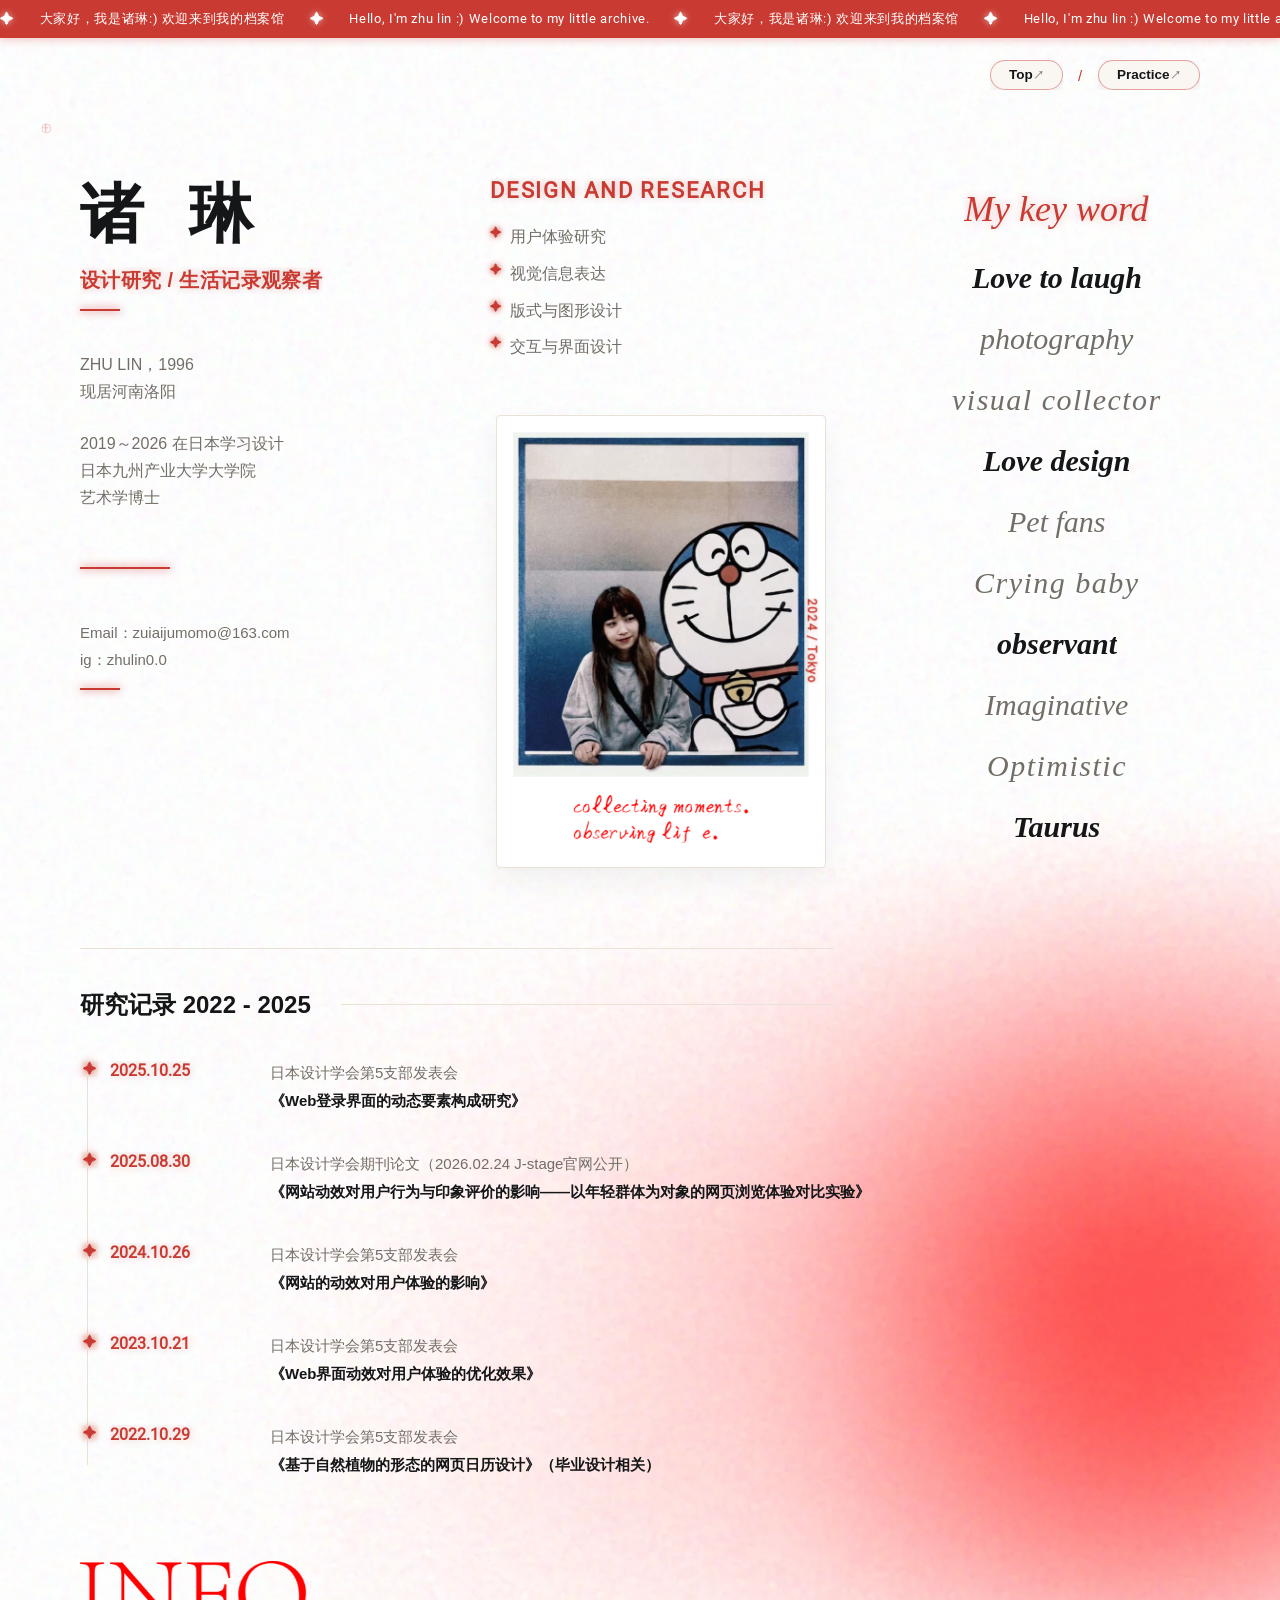
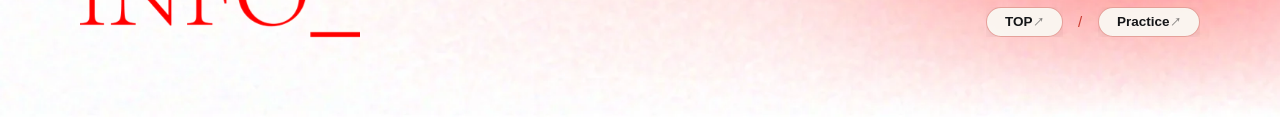
==== info.html @ a32eb19e "Add files via upload" ====
<!DOCTYPE html>
<html lang="zh-CN">

<head>
    <meta charset="UTF-8">
    <meta name="viewport" content="width=device-width, initial-scale=1.0">
    <title>Info - ZHU LIN</title>
    <link rel="icon" type="image/png" href="images/素材-13.png">
    <link rel="stylesheet" href="css/info_v6.css">
    <link rel="stylesheet" href="css/mobile_v1.css?v=8">
</head>

<body>
    <div class="info-page">
        <div class="info-marquee" aria-label="Hello, I'm zhu lin :) Welcome to my little archive.">
            <div class="info-marquee-track">
                <div class="info-marquee-group">
                    <span class="info-marquee-star">&#10022;</span><span class="info-marquee-item">大家好，我是诸琳:)
                        欢迎来到我的档案馆</span>
                    <span class="info-marquee-star">&#10022;</span><span class="info-marquee-item">Hello, I'm zhu lin :)
                        Welcome to my little archive.</span>
                    <span class="info-marquee-star">&#10022;</span><span class="info-marquee-item">大家好，我是诸琳:)
                        欢迎来到我的档案馆</span>
                    <span class="info-marquee-star">&#10022;</span><span class="info-marquee-item">Hello, I'm zhu lin :)
                        Welcome to my little archive.</span>
                </div>
                <div class="info-marquee-group" aria-hidden="true">
                    <span class="info-marquee-star">&#10022;</span><span class="info-marquee-item">大家好，我是诸琳:)
                        欢迎来到我的档案馆</span>
                    <span class="info-marquee-star">&#10022;</span><span class="info-marquee-item">Hello, I'm zhu lin :)
                        Welcome to my little archive.</span>
                    <span class="info-marquee-star">&#10022;</span><span class="info-marquee-item">大家好，我是诸琳:)
                        欢迎来到我的档案馆</span>
                    <span class="info-marquee-star">&#10022;</span><span class="info-marquee-item">Hello, I'm zhu lin :)
                        Welcome to my little archive.</span>
                </div>
            </div>
        </div>

        <nav class="info-nav info-nav-top" aria-label="Primary">
            <a class="reveal-line" style="--reveal-delay: 0.120s" href="index.html">Top</a>
            <span class="reveal-line" style="--reveal-delay: 0.195s">/</span>
            <a class="reveal-line" style="--reveal-delay: 0.270s" href="ux-design.html">Practice</a>
        </nav>

        <main class="info-canvas">
            <section class="identity-block" aria-labelledby="info-name">
                <div>
                    <h1 id="info-name"><span class="reveal-line" style="--reveal-delay: 0.345s">诸&nbsp;&nbsp;琳</span>
                    </h1>
                    <p class="identity-role"><span class="reveal-line" style="--reveal-delay: 0.420s">设计研究 /
                            生活记录观察者</span></p>
                    <span class="red-rule short"></span>
                </div>

                <div class="bio-list">
                    <p>
                        <span class="reveal-line" style="--reveal-delay: 0.495s">ZHU LIN，1996</span>
                        <span class="reveal-line" style="--reveal-delay: 0.570s">现居河南洛阳</span>
                    </p>
                    <p>
                        <span class="reveal-line" style="--reveal-delay: 0.645s">2019～2026 在日本学习设计</span>
                        <span class="reveal-line" style="--reveal-delay: 0.720s">日本九州产业大学大学院</span>
                        <span class="reveal-line" style="--reveal-delay: 0.795s">艺术学博士</span>
                    </p>
                </div>

                <span class="red-rule medium"></span>

                <address class="contact-list">
                    <a class="reveal-line" style="--reveal-delay: 0.870s"
                        href="mailto:zuiaijumomo@163.com">Email：zuiaijumomo@163.com</a>
                    <span class="reveal-line" style="--reveal-delay: 0.945s">ig：zhulin0.0</span>
                </address>

                <span class="red-rule short"></span>
            </section>

            <section class="research-scope" aria-labelledby="research-title">
                <h2 id="research-title"><span class="reveal-line" style="--reveal-delay: 1.020s">Design and
                        Research</span></h2>
                <ul>
                    <li><span class="reveal-line" style="--reveal-delay: 1.095s">用户体验研究</span></li>
                    <li><span class="reveal-line" style="--reveal-delay: 1.170s">视觉信息表达</span></li>
                    <li><span class="reveal-line" style="--reveal-delay: 1.245s">版式与图形设计</span></li>
                    <li><span class="reveal-line" style="--reveal-delay: 1.320s">交互与界面设计</span></li>
                </ul>

                <figure class="profile-photo">
                    <img class="reveal-visual" style="--reveal-delay: 1.395s" src="info/web/profile-doraemon.webp"
                        alt="Zhu Lin in Tokyo, 2024" width="618" height="720">
                    <figcaption class="photo-date"><span class="reveal-line" style="--reveal-delay: 1.395s">2024 /
                            Tokyo</span></figcaption>
                    <p class="photo-note reveal-visual" style="--reveal-delay: 1.470s">collecting moments.<br>observing
                        life.</p>
                </figure>
            </section>

            <aside class="keyword-block" aria-labelledby="keyword-title">
                <h2 id="keyword-title"><span class="reveal-line" style="--reveal-delay: 1.470s">My key word</span></h2>
                <ul>
                    <li><span class="reveal-line" style="--reveal-delay: 1.545s">Love to laugh</span></li>
                    <li><span class="reveal-line" style="--reveal-delay: 1.620s">photography</span></li>
                    <li><span class="reveal-line" style="--reveal-delay: 1.695s">visual collector</span></li>
                    <li><span class="reveal-line" style="--reveal-delay: 1.770s">Love design</span></li>
                    <li><span class="reveal-line" style="--reveal-delay: 1.845s">Pet fans</span></li>
                    <li><span class="reveal-line" style="--reveal-delay: 1.920s">Crying baby</span></li>
                    <li><span class="reveal-line" style="--reveal-delay: 1.995s">observant</span></li>
                    <li><span class="reveal-line" style="--reveal-delay: 2.070s">Imaginative</span></li>
                    <li><span class="reveal-line" style="--reveal-delay: 2.145s">Optimistic</span></li>
                    <li><span class="reveal-line" style="--reveal-delay: 2.220s">Taurus</span></li>
                </ul>
            </aside>

            <section class="record-block" aria-labelledby="record-title">
                <div class="record-heading">
                    <h2 id="record-title"><span class="reveal-line" style="--reveal-delay: 2.295s">研究记录 2022 -
                            2025</span></h2>
                    <span></span>
                </div>

                <ol class="timeline">
                    <li>
                        <time class="reveal-line" style="--reveal-delay: 2.370s" datetime="2025-10-25">2025.10.25</time>
                        <div>
                            <p><span class="reveal-line" style="--reveal-delay: 2.445s">日本设计学会第5支部发表会</span></p>
                            <p><span class="reveal-line" style="--reveal-delay: 2.520s">《Web登录界面的动态要素构成研究》</span></p>
                        </div>
                    </li>
                    <li>
                        <time class="reveal-line" style="--reveal-delay: 2.595s" datetime="2025-08-30">2025.08.30</time>
                        <div>
                            <p><span class="reveal-line" style="--reveal-delay: 2.670s">日本设计学会期刊论文（2026.02.24
                                    J-stage官网公开）</span></p>
                            <p><span class="reveal-line"
                                    style="--reveal-delay: 2.745s">《网站动效对用户行为与印象评价的影响——以年轻群体为对象的网页浏览体验对比实验》</span></p>
                        </div>
                    </li>
                    <li>
                        <time class="reveal-line" style="--reveal-delay: 2.820s" datetime="2024-10-26">2024.10.26</time>
                        <div>
                            <p><span class="reveal-line" style="--reveal-delay: 2.895s">日本设计学会第5支部发表会</span></p>
                            <p><span class="reveal-line" style="--reveal-delay: 2.970s">《网站的动效对用户体验的影响》</span></p>
                        </div>
                    </li>
                    <li>
                        <time class="reveal-line" style="--reveal-delay: 3.045s" datetime="2023-10-21">2023.10.21</time>
                        <div>
                            <p><span class="reveal-line" style="--reveal-delay: 3.120s">日本设计学会第5支部发表会</span></p>
                            <p><span class="reveal-line" style="--reveal-delay: 3.195s">《Web界面动效对用户体验的优化效果》</span></p>
                        </div>
                    </li>
                    <li>
                        <time class="reveal-line" style="--reveal-delay: 3.270s" datetime="2022-10-29">2022.10.29</time>
                        <div>
                            <p><span class="reveal-line" style="--reveal-delay: 3.345s">日本设计学会第5支部发表会</span></p>
                            <p><span class="reveal-line"
                                    style="--reveal-delay: 3.420s">《基于自然植物的形态的网页日历设计》（毕业设计相关）</span></p>
                        </div>
                    </li>
                </ol>
            </section>

            <div class="info-wordmark reveal-visual" style="--reveal-delay: 3.495s" aria-hidden="true">INFO_</div>

            <nav class="info-nav info-nav-bottom" aria-label="Secondary">
                <a class="reveal-line" style="--reveal-delay: 3.495s" href="index.html">TOP</a>
                <span class="reveal-line" style="--reveal-delay: 3.570s">/</span>
                <a class="reveal-line" style="--reveal-delay: 3.645s" href="ux-design.html">Practice</a>
            </nav>
        </main>
    </div>

    <!-- Back to top -->
    <div class="back-to-top" id="info-back-top" aria-label="Back to top">↑</div>
    <script>
        var backBtn = document.getElementById('info-back-top');
        window.addEventListener('scroll', function () {
            if (window.pageYOffset > 300) {
                backBtn.classList.add('visible');
            } else {
                backBtn.classList.remove('visible');
            }
        }, { passive: true });
        backBtn.addEventListener('click', function () {
            window.scrollTo({ top: 0, behavior: 'smooth' });
        });
    </script>
    <script src="js/mobile_v1.js?v=4"></script>
</body>

</html>
---- css/info_v6.css ----
@font-face {
    font-family: "Info Roboto";
    src: url("../info/Roboto-Regular.ttf") format("truetype");
    font-weight: 400;
    font-style: normal;
    font-display: swap;
}

@font-face {
    font-family: "Info Roboto";
    src: url("../info/Roboto-Italic.ttf") format("truetype");
    font-weight: 400;
    font-style: italic;
    font-display: swap;
}

@font-face {
    font-family: "Info Hiragino Sans GB";
    src: url("../fonts/Hiragino%20Sans%20GB.ttc") format("truetype");
    font-weight: 400;
    font-style: normal;
    font-display: swap;
}

:root {
    --bg-color: #faf7f2;
    --text-color: #151618;
    --text-muted: #726e67;
    --accent-color: #c93b32;
    --accent-glow: rgba(201, 59, 50, 0.3);
    --border-color: #e8e2d7;
    
    --sans-font: "Info Hiragino Sans GB", "PingFang SC", "Microsoft YaHei", sans-serif;
    --latin-font: "Info Roboto", Arial, sans-serif;
    --serif-font: Georgia, "Times New Roman", serif;
    --transition-smooth: all 0.4s cubic-bezier(0.25, 1, 0.5, 1);
}

* {
    box-sizing: border-box;
    padding: 0;
    margin: 0;
}

html, body {
    width: 100%;
    min-height: 100%;
    background-color: var(--bg-color);
    color: var(--text-color);
    font-family: var(--sans-font);
    overflow-x: hidden;
    -webkit-font-smoothing: antialiased;
}

body {
    position: relative;
    background-image: 
        linear-gradient(var(--border-color) 1px, transparent 1px),
        linear-gradient(90deg, var(--border-color) 1px, transparent 1px);
    background-size: 30px 30px;
}

/* Background glow */
body::before {
    content: '';
    position: fixed;
    top: -5%;
    right: -5%;
    width: 40vw;
    height: 40vw;
    background: radial-gradient(circle, rgba(201, 59, 50, 0.08) 0%, rgba(201, 59, 50, 0) 70%);
    filter: blur(80px);
    pointer-events: none;
    z-index: -1;
    animation: floatGlow 20s ease-in-out infinite alternate;
}

@keyframes floatGlow {
    0% { transform: translate(0, 0) scale(1); }
    100% { transform: translate(-5%, 5%) scale(1.1); }
}

img {
    display: block;
    max-width: 100%;
}

a {
    color: inherit;
    text-decoration: none;
}

.info-page {
    position: relative;
    min-height: 100vh;
    background: transparent url("../info/web/info-bg.webp") center bottom / cover no-repeat;
}

/* Marquee Bar */
.info-marquee {
    position: relative;
    z-index: 5;
    width: 100%;
    height: 38px;
    overflow: hidden;
    background: var(--accent-color);
    color: #fff;
    font-family: var(--latin-font);
    font-size: 13px;
    font-weight: 500;
    line-height: 38px;
    letter-spacing: 0.05em;
    white-space: nowrap;
    box-shadow: 0 2px 8px var(--accent-glow);
}

.info-marquee-track {
    display: flex;
    align-items: center;
    width: max-content;
    height: 100%;
    white-space: nowrap;
    animation: info-marquee 30s linear infinite;
}

.info-marquee-group {
    display: flex;
    align-items: center;
    flex: 0 0 auto;
}

.info-marquee-item {
    display: inline-block;
    flex: 0 0 auto;
    padding-right: 25px;
}

.info-marquee-star {
    display: inline-block;
    flex: 0 0 auto;
    padding-right: 25px;
    font-size: 14px;
    line-height: inherit;
    text-shadow: 0 0 6px rgba(255, 255, 255, 0.6);
}

@keyframes info-marquee {
    from { transform: translateX(0); }
    to { transform: translateX(-50%); }
}

/* Entry animations (Reveal Effects) */
.reveal-line {
    display: inline-block;
    opacity: 0;
    transform: translateY(20px);
    clip-path: inset(0 0 100% 0);
    animation: info-line-reveal 1.0s cubic-bezier(0.25, 1, 0.5, 1) forwards;
    animation-delay: var(--reveal-delay, 0.12s);
    will-change: opacity, transform, clip-path;
}

.reveal-visual {
    display: block;
    opacity: 0;
    transform: translateY(25px);
    clip-path: inset(0 0 100% 0);
    animation: info-line-reveal 1.0s cubic-bezier(0.25, 1, 0.5, 1) forwards;
    animation-delay: var(--reveal-delay, 0.12s);
    will-change: opacity, transform, clip-path;
}

.bio-list .reveal-line {
    display: block;
}

.timeline time.reveal-line {
    display: block;
}

@keyframes info-line-reveal {
    to {
        opacity: 1;
        transform: translateY(0);
        clip-path: inset(0 0 0 0);
    }
}

.info-nav {
    display: flex;
    align-items: center;
    gap: 16px;
    font-family: var(--sans-font);
}

.info-nav a {
    display: inline-block;
    padding: 6px 18px;
    font-size: 13.5px;
    font-weight: 700;
    border: 1px solid rgba(201, 59, 50, 0.45);
    border-radius: 20px;
    background: rgba(250, 247, 242, 0.95);
    backdrop-filter: blur(10px);
    -webkit-backdrop-filter: blur(10px);
    color: var(--text-color);
    box-shadow: 0 4px 12px rgba(26, 26, 28, 0.08);
    transition: var(--transition-smooth);
    text-decoration: none;
    position: relative;
}

.info-nav a::after {
    content: ' ↗';
    font-size: 11px;
    opacity: 0.5;
    transition: opacity 0.3s ease, transform 0.3s ease;
    display: inline-block;
}

.info-nav a:hover,
.info-nav a.active {
    background: var(--accent-color);
    color: #ffffff !important;
    border-color: var(--accent-color);
    transform: translateY(-3px);
    box-shadow: 0 8px 20px var(--accent-glow);
}

.info-nav a:hover::after,
.info-nav a.active::after {
    opacity: 1;
    transform: translate(2px, -2px);
}

.info-nav span.reveal-line {
    font-size: 15px;
    color: var(--accent-color);
    opacity: 0.55;
}

.info-nav-top {
    position: absolute;
    top: 60px;
    right: 80px;
    z-index: 10;
}

/* Main Canvas Responsive Grid */
.info-canvas {
    max-width: 1440px;
    margin: 0 auto;
    padding: 140px 80px 80px;
    display: grid;
    grid-template-columns: 1.15fr 1.2fr 1fr;
    grid-template-areas:
        "identity research keywords"
        "records records keywords"
        "wordmark . bottomnav";
    column-gap: 80px;
    row-gap: 80px;
    align-items: start;
    position: relative;
}

/* Section design markers */
.info-canvas::before {
    content: '⊕';
    position: absolute;
    top: 80px;
    left: 40px;
    color: var(--accent-color);
    opacity: 0.3;
    font-size: 16px;
}

/* Column 1: Identity block */
.identity-block {
    grid-area: identity;
    display: flex;
    flex-direction: column;
}

.identity-block h1 {
    font-size: 64px;
    font-weight: 700;
    line-height: 1.15;
    letter-spacing: 0.05em;
    color: var(--text-color);
    text-shadow: 0 0 1px rgba(0,0,0,0.05);
}

.identity-role {
    margin: 15px 0 0;
    font-size: 20px;
    font-weight: 700;
    color: var(--accent-color);
    letter-spacing: 0.02em;
    text-shadow: 0 0 10px var(--accent-glow);
}

.red-rule {
    display: block;
    height: 2px;
    margin-top: 15px;
    background: var(--accent-color);
    box-shadow: 0 0 8px var(--accent-color);
}

.red-rule.short {
    width: 40px;
}

.red-rule.medium {
    width: 90px;
    margin-top: 30px;
}

.bio-list {
    margin-top: 40px;
    font-size: 16px;
    line-height: 1.7;
    color: var(--text-muted);
}

.bio-list p {
    margin-bottom: 25px;
}

.bio-list p span {
    display: block;
}

.contact-list {
    margin-top: 50px;
    font-style: normal;
    font-size: 15px;
    line-height: 1.8;
}

.contact-list a,
.contact-list span {
    display: block;
    color: var(--text-muted);
}

.contact-list a {
    position: relative;
    display: inline-block;
    transition: color 0.3s ease;
}

.contact-list a:hover {
    color: var(--accent-color);
}

/* Column 2: Design and Research Scope */
.research-scope {
    grid-area: research;
    display: flex;
    flex-direction: column;
}

.research-scope h2 {
    font-family: var(--latin-font);
    font-size: 22px;
    color: var(--accent-color);
    font-weight: 600;
    text-transform: uppercase;
    letter-spacing: 0.08em;
    margin-bottom: 20px;
    text-shadow: 0 0 8px var(--accent-glow);
}

.research-scope ul {
    list-style: none;
    font-size: 16px;
    line-height: 1.8;
    color: var(--text-muted);
    margin-bottom: 45px;
}

.research-scope li {
    position: relative;
    padding-left: 20px;
    margin-bottom: 8px;
    transition: transform 0.3s ease;
}

.research-scope li:hover {
    transform: translateX(4px);
}

.research-scope li::before {
    content: "✦";
    position: absolute;
    left: 0;
    color: var(--accent-color);
    font-size: 12px;
    text-shadow: 0 0 6px var(--accent-color);
}

.profile-photo {
    align-self: center;
    background: #ffffff;
    padding: 16px 16px 24px 16px;
    border-radius: 4px;
    box-shadow: 
        0 12px 30px rgba(0, 0, 0, 0.05),
        0 2px 10px rgba(0, 0, 0, 0.02);
    border: 1px solid var(--border-color);
    opacity: 0;
    transform: translateY(40px) rotate(0deg) scale(0.92);
    animation: profilePhotoSpring 1.4s cubic-bezier(0.34, 1.56, 0.64, 1) forwards;
    animation-delay: 1.1s;
    will-change: opacity, transform;
    
    transition: var(--transition-smooth);
    width: 100%;
    max-width: 330px;
    position: relative;
}

@keyframes profilePhotoSpring {
    to {
        opacity: 1;
        transform: translateY(0) rotate(0deg) scale(1);
    }
}

.profile-photo:hover {
    transform: rotate(0deg) scale(1.03);
    box-shadow: 
        0 15px 35px rgba(201, 59, 50, 0.12),
        0 0 15px var(--accent-glow);
    border-color: rgba(201, 59, 50, 0.25);
}

.profile-photo img {
    width: 100%;
    height: auto;
    object-fit: cover;
    filter: sepia(5%) contrast(98%);
    border: 1px solid rgba(0,0,0,0.04);
}

.photo-date {
    position: absolute;
    top: 50%;
    right: -29px;
    transform: translateY(-50%) rotate(90deg);
    transform-origin: center;
    color: var(--accent-color);
    font-family: var(--latin-font);
    font-size: 12px;
    font-weight: 600;
    letter-spacing: 0.1em;
    white-space: nowrap;
    text-shadow: 0 0 8px var(--accent-glow);
}

.photo-note {
    width: 100%;
    height: 48px;
    margin-top: 18px;
    background: url("../info/-info-04.png") center center / contain no-repeat;
    color: transparent;
    font-size: 0;
    overflow: hidden;
}

/* Background glow */
.keyword-block {
    grid-area: keywords;
    width: 100%;
    padding-top: 10px;
    display: flex;
    flex-direction: column;
    align-items: center;
}

.keyword-block h2 {
    font-family: var(--serif-font);
    font-size: 36px;
    font-style: italic;
    color: var(--accent-color);
    font-weight: 500;
    margin-bottom: 30px;
    text-align: center;
    text-shadow: 0 0 10px var(--accent-glow);
}

.keyword-block ul {
    list-style: none;
    display: flex;
    flex-direction: column;
    align-items: center;
    width: 100%;
}

.keyword-block li {
    font-family: var(--serif-font);
    font-size: 30px;
    font-style: italic;
    line-height: 1.2;
    color: var(--text-muted);
    margin-bottom: 25px;
    text-align: center;
    cursor: pointer;
    transition: var(--transition-smooth);
}

.keyword-block li:nth-child(3n) {
    font-weight: 300;
    letter-spacing: 0.05em;
}
.keyword-block li:nth-child(3n+1) {
    font-weight: 700;
    color: var(--text-color);
}
.keyword-block li:nth-child(3n+2) {
    font-weight: 400;
}

.keyword-block li:hover {
    color: var(--accent-color);
    transform: scale(1.08) rotate(1.5deg);
    text-shadow: 0 0 12px var(--accent-glow);
}

/* Timeline: 研究记录 */
.record-block {
    grid-area: records;
    width: 100%;
    border-top: 1px solid var(--border-color);
    padding-top: 40px;
}

.record-heading {
    display: flex;
    align-items: center;
    gap: 30px;
    margin-bottom: 40px;
}

.record-heading h2 {
    font-size: 24px;
    font-weight: 700;
    color: var(--text-color);
}

.record-heading > span {
    flex: 1;
    height: 1px;
    background: var(--border-color);
}

.timeline {
    position: relative;
    padding-left: 30px;
    list-style: none;
}

.timeline::before {
    content: "";
    position: absolute;
    top: 8px;
    left: 7px;
    width: 1px;
    height: calc(100% - 24px);
    background: var(--border-color);
    transform-origin: top;
    transform: scaleY(0);
    animation: timelineLineGrow 2s cubic-bezier(0.25, 1, 0.5, 1) forwards;
    animation-delay: 1.5s;
}

@keyframes timelineLineGrow {
    to { transform: scaleY(1); }
}

.timeline li {
    position: relative;
    display: grid;
    grid-template-columns: 140px 1fr;
    gap: 20px;
    margin-bottom: 35px;
}

.timeline li:last-child {
    margin-bottom: 0;
}

/* Background glow */
.timeline li::before {
    content: "✦";
    position: absolute;
    left: -28px;
    top: 0;
    width: 16px;
    height: 16px;
    color: var(--accent-color);
    text-shadow: 0 0 8px var(--accent-color);
    font-size: 14px;
    line-height: 1;
    display: flex;
    align-items: center;
    justify-content: center;
    background-color: var(--bg-color);
    z-index: 2;
    transition: transform 0.3s ease, text-shadow 0.3s ease;
}

.timeline li:hover::before {
    transform: scale(1.3) rotate(45deg);
    text-shadow: 0 0 15px var(--accent-color);
}

.timeline time {
    color: var(--accent-color);
    font-family: var(--latin-font);
    font-size: 16px;
    font-weight: 600;
    white-space: nowrap;
    text-shadow: 0 0 8px var(--accent-glow);
}

.timeline p {
    font-size: 15px;
    line-height: 1.6;
    color: var(--text-muted);
    margin-bottom: 4px;
     white-space: nowrap;
}

.timeline p:last-child {
    font-weight: 600;
    color: var(--text-color);
}

/* Wordmark & Bottom Nav */
.info-wordmark {
    grid-area: wordmark;
    width: 280px;
    aspect-ratio: 1528 / 415;
    background: url("../info/-info-09.png") left bottom / contain no-repeat;
    color: transparent;
    font-size: 0;
    overflow: hidden;
    opacity: 0.45;
}

.info-nav-bottom {
    grid-area: bottomnav;
    justify-self: end;
    align-self: end;
    font-size: 28px;
}

/* Responsive styles (Tablets & Smaller Screen) */
@media (max-width: 1100px) {
    .info-canvas {
        grid-template-columns: 1fr 1fr;
        grid-template-areas:
            "identity research"
            "keywords keywords"
            "records records"
            "wordmark bottomnav";
        column-gap: 50px;
        row-gap: 60px;
        padding: 100px 40px 60px;
    }
    
    .keyword-block {
        align-items: flex-start;
    }
    
    .keyword-block h2 {
        text-align: left;
        margin-bottom: 20px;
    }
    
    .keyword-block ul {
        display: grid;
        grid-template-columns: repeat(2, 1fr);
        column-gap: 30px;
        row-gap: 15px;
        align-items: start;
    }
    
    .keyword-block li {
        text-align: left;
        font-size: 26px;
        margin-bottom: 10px;
    }
    
    .info-nav-top {
        top: 40px;
        right: 40px;
    }
}

/* Mobile Specific styles */
@media (max-width: 768px) {
    .info-marquee {
        height: 32px;
        font-size: 12px;
        line-height: 32px;
    }
    
    .info-nav-top {
        position: static;
        margin: 30px 20px 0;
        justify-content: flex-end;
        font-size: 22px;
    }
    
    .info-canvas {
        display: flex;
        flex-direction: column;
        gap: 50px;
        padding: 30px 20px 50px;
    }
    
    .identity-block h1 {
        font-size: 48px;
    }
    
    .identity-role {
        font-size: 18px;
    }
    
    .bio-list {
        margin-top: 30px;
        font-size: 15px;
    }
    
    .bio-list p {
        margin-bottom: 18px;
    }
    
    .contact-list {
        margin-top: 35px;
    }
    
    .research-scope {
        margin-top: 10px;
    }
    
    .research-scope ul {
        margin-bottom: 30px;
    }
    
    .profile-photo {
        align-self: center;
        max-width: 100%;
        width: 290px;
    }
    
    .keyword-block {
        align-items: center;
    }
    
    .keyword-block h2 {
        text-align: center;
        font-size: 30px;
    }
    
    .keyword-block ul {
        display: flex;
        flex-direction: column;
        align-items: center;
        gap: 12px;
    }
    
    .keyword-block li {
        text-align: center;
        font-size: 24px;
        margin-bottom: 0;
    }
    
    .timeline {
        padding-left: 20px;
    }
    
    .timeline li {
        grid-template-columns: 1fr;
        gap: 8px;
        margin-bottom: 30px;
    }
    
    .timeline time {
        font-size: 15px;
    }
    
    .info-wordmark {
        width: 200px;
        margin-top: 20px;
    }
    
    .info-nav-bottom {
        align-self: flex-end;
        font-size: 22px;
        margin-top: 10px;
    }
}

/* Back to Top Button */
.back-to-top {
    position: fixed;
    bottom: 40px;
    right: 40px;
    width: 50px;
    height: 50px;
    border-radius: 50%;
    background: rgba(250, 247, 242, 0.85);
    backdrop-filter: blur(10px);
    -webkit-backdrop-filter: blur(10px);
    border: 1px solid rgba(201, 59, 50, 0.3);
    color: var(--accent-color);
    font-size: 24px;
    line-height: 50px;
    text-align: center;
    cursor: pointer;
    box-shadow: 0 4px 15px rgba(0, 0, 0, 0.1);
    opacity: 0;
    visibility: hidden;
    transform: translateY(20px);
    transition: all 0.4s cubic-bezier(0.25, 1, 0.5, 1);
    z-index: 1000;
}

.back-to-top.visible {
    opacity: 1;
    visibility: visible;
    transform: translateY(0);
}

.back-to-top:hover {
    background: var(--accent-color);
    color: #fff;
    box-shadow: 0 8px 25px var(--accent-glow);
    transform: translateY(-5px);
}
---- css/mobile_v1.css ----
@media (max-width: 900px) {
    :root {
        --mobile-page-pad: clamp(16px, 5vw, 34px);
        --mobile-section-gap: clamp(24px, 7vw, 48px);
        --mobile-radius: 8px;
    }

    html,
    body {
        width: 100%;
        min-height: 100%;
        overflow-x: hidden !important;
        background-size: 22px 22px;
    }

    body.mobile-layout {
        text-size-adjust: 100%;
        -webkit-text-size-adjust: 100%;
    }

    .marquee-bar-home,
    .marquee-bar,
    .info-marquee {
        height: 32px !important;
        line-height: 32px !important;
        font-size: 12px !important;
    }

    .marquee-item,
    .info-marquee-item {
        padding-right: 20px !important;
    }

    .marquee-star,
    .info-marquee-star {
        padding-right: 20px !important;
    }

    .pc,
    .pcf {
        display: none !important;
    }

    .iphone {
        display: block !important;
    }

    .iphonef {
        display: flex !important;
    }

    .scroll-reveal {
        opacity: 1 !important;
        transform: none !important;
    }

    /* Home page: independent mobile composition */
    .root {
        width: 100% !important;
        min-height: 100svh !important;
        height: auto !important;
        overflow: visible !important;
        display: flex;
        flex-direction: column;
    }

    .root::before,
    .root::after,
    .main-content::before,
    .main-content::after {
        display: none !important;
    }

    .main-content {
        width: 100% !important;
        max-width: 760px;
        margin: 0 auto;
        display: flex !important;
        flex-direction: column;
        gap: 14px !important;
        padding: 14px var(--mobile-page-pad) 0 !important;
        align-items: stretch !important;
    }

    .left-section {
        width: 100% !important;
        height: auto !important;
        min-height: 0 !important;
        display: block !important;
    }

    .background-images {
        width: 100% !important;
        height: auto !important;
        min-height: 0 !important;
        aspect-ratio: 4 / 5;
        border-radius: var(--mobile-radius);
        overflow: hidden;
        box-shadow: 0 12px 28px rgba(21, 22, 24, 0.08);
    }

    .background-images::before {
        inset: 8px !important;
        border-radius: 5px !important;
    }

    .photo-bg {
        width: 100% !important;
        height: 100% !important;
        object-fit: cover !important;
        object-position: center top;
    }

    .photo-logo {
        top: 14px !important;
        left: 14px !important;
        right: 14px;
        gap: 10px !important;
    }

    .left-section .signature-overlay,
    .signature-overlay {
        width: min(68vw, 310px) !important;
        max-width: 100%;
    }

    .navgation {
        margin: 0 !important;
    }

    .navgation::before {
        font-size: 8px !important;
        margin-bottom: 6px !important;
        letter-spacing: 0.12em !important;
    }

    .navgation ul {
        gap: 8px !important;
        flex-wrap: wrap;
    }

    .nav-icon {
        width: 18px !important;
        height: 18px !important;
        margin-right: 2px !important;
    }

    .navgation ul li a,
    .info-nav a,
    .nav-right ul li a,
    .main-footer ul li a {
        min-height: 32px;
        display: inline-flex !important;
        align-items: center;
        justify-content: center;
        padding: 7px 13px !important;
        border-radius: 18px !important;
        font-size: 12.5px !important;
        line-height: 1 !important;
        white-space: nowrap;
    }

    .right-section {
        width: 100% !important;
        height: auto !important;
        display: grid !important;
        grid-template-columns: minmax(0, 1fr) clamp(34px, 10.5vw, 44px);
        grid-template-areas:
            "copy mark"
            "copy geo";
        gap: 10px 10px !important;
        border: 0 !important;
        padding: 12px 0 0 !important;
        align-items: start;
        position: relative;
    }

    .right-section::before {
        content: '';
        position: absolute;
        top: 0;
        left: 0;
        right: 0;
        height: 1px;
        background: linear-gradient(90deg, var(--accent-color), rgba(201, 59, 50, 0.22) 28%, transparent);
        opacity: 0.82;
    }

    .right-section .text.iphone {
        grid-area: copy;
    }

    .text {
        width: 100% !important;
        max-width: none !important;
        padding: 24px 8px 12px !important;
        margin: 0 !important;
        background-color: transparent !important;
        border: 0 !important;
        border-radius: 0 !important;
        box-shadow: none !important;
        background-size: 10px 1px, 1px 10px !important;
    }

    .text::after {
        top: 12px !important;
        left: 8px !important;
        font-size: 8px !important;
        letter-spacing: 0.1em !important;
        font-weight: 700;
        opacity: 0.92;
    }

    .text p {
        font-size: 12px !important;
        line-height: 1.78 !important;
        margin-bottom: 5px !important;
        font-weight: 500 !important;
        letter-spacing: 0 !important;
        color: rgba(21, 22, 24, 0.92) !important;
        text-shadow: 0 0 0 rgba(21, 22, 24, 0);
    }

    .text p:first-of-type {
        margin-top: 9px !important;
    }

    .portfolio-img {
        grid-area: mark;
        width: auto !important;
        height: clamp(158px, 42vw, 210px) !important;
        max-height: none !important;
        justify-self: center !important;
        align-self: start !important;
        opacity: 0.86 !important;
        transform: none !important;
        object-fit: contain !important;
        filter: drop-shadow(0 6px 14px rgba(21, 22, 24, 0.08));
    }

    body.mobile-layout.home-portfolio-waiting .portfolio-img {
        opacity: 0 !important;
        transform: translateY(-180px) rotate(-4deg) scale(0.96) !important;
        animation: none !important;
    }

    body.mobile-layout.home-portfolio-drop .portfolio-img {
        animation: portfolioDropIn 1.15s cubic-bezier(0.19, 1, 0.22, 1) both !important;
    }

    @keyframes portfolioDropIn {
        0% {
            opacity: 0;
            transform: translateY(-190px) rotate(-5deg) scale(0.94);
            filter: blur(2px) drop-shadow(0 0 0 rgba(21, 22, 24, 0));
        }
        58% {
            opacity: 0.92;
            transform: translateY(12px) rotate(1.5deg) scale(1.02);
            filter: blur(0) drop-shadow(0 12px 18px rgba(21, 22, 24, 0.13));
        }
        74% {
            transform: translateY(-7px) rotate(-0.8deg) scale(0.995);
        }
        88% {
            transform: translateY(3px) rotate(0.35deg) scale(1);
        }
        100% {
            opacity: 0.86;
            transform: translateY(0) rotate(0deg) scale(1);
            filter: blur(0) drop-shadow(0 6px 14px rgba(21, 22, 24, 0.08));
        }
    }

    .geo-icon {
        grid-area: geo;
        width: auto !important;
        height: 30px !important;
        margin: 0 !important;
        justify-self: center !important;
        align-self: start !important;
        opacity: 0.34 !important;
    }

    .iphonef.main-footer {
        width: 100% !important;
        height: auto !important;
        min-height: 58px;
        margin-top: 12px;
        padding: 10px var(--mobile-page-pad) 12px !important;
        justify-content: space-between !important;
        gap: 14px;
    }

    .iphonef.main-footer .footer-left,
    .iphonef.main-footer .footer-right {
        display: flex;
        align-items: center;
        gap: 8px;
    }

    .iphonef.main-footer .footer-right {
        flex-wrap: wrap;
        justify-content: flex-end;
        font-size: 13px !important;
    }

    .footer-text {
        font-size: 11.5px !important;
        letter-spacing: 0.12em !important;
        font-weight: 700 !important;
        opacity: 1 !important;
    }

    .footer-logo {
        height: 13px !important;
    }

    .iphonef.main-footer .footer-right a {
        color: var(--text-color) !important;
    }

    .iphonef.main-footer .footer-right a.active {
        color: var(--accent-color) !important;
        text-decoration-thickness: 1px !important;
        text-underline-offset: 3px !important;
    }

    /* Info page: mobile biography flow */
    .info-page {
        min-height: 100svh;
        background-position: center bottom;
        background-size: cover;
    }

    .info-nav-top {
        position: static !important;
        margin: 18px var(--mobile-page-pad) 0 !important;
        justify-content: flex-end;
        gap: 8px !important;
    }

    .info-canvas {
        max-width: 760px;
        display: flex !important;
        flex-direction: column;
        gap: var(--mobile-section-gap) !important;
        padding: 26px var(--mobile-page-pad) 64px !important;
    }

    .info-canvas::before {
        display: none !important;
    }

    .identity-block,
    .research-scope,
    .keyword-block,
    .record-block {
        width: 100%;
    }

    .identity-block h1 {
        font-size: clamp(46px, 13vw, 76px) !important;
        line-height: 1.05 !important;
        letter-spacing: 0.04em !important;
    }

    .identity-role {
        margin-top: 12px !important;
        font-size: clamp(16px, 4.3vw, 21px) !important;
        line-height: 1.45 !important;
    }

    .bio-list {
        margin-top: 26px !important;
        font-size: 14.5px !important;
        line-height: 1.75 !important;
        color: rgba(21, 22, 24, 0.68) !important;
    }

    .bio-list p {
        margin-bottom: 18px !important;
    }

    .contact-list {
        margin-top: 28px !important;
        font-size: 14px !important;
        line-height: 1.8 !important;
        overflow-wrap: anywhere;
        color: rgba(21, 22, 24, 0.7) !important;
    }

    .research-scope {
        border-top: 1px solid var(--border-color);
        padding-top: 24px;
    }

    .research-scope h2,
    .record-heading h2 {
        font-size: 18px !important;
        line-height: 1.25 !important;
    }

    .research-scope ul {
        display: grid;
        grid-template-columns: repeat(2, minmax(0, 1fr));
        gap: 8px 14px;
        margin-bottom: 28px !important;
        font-size: 14px !important;
        line-height: 1.55 !important;
        color: rgba(21, 22, 24, 0.68) !important;
    }

    .research-scope li {
        margin: 0 !important;
        padding-left: 18px !important;
    }

    .profile-photo {
        width: min(100%, 330px) !important;
        max-width: 330px !important;
        padding: 10px 10px 18px !important;
        border-radius: var(--mobile-radius) !important;
        transform: none !important;
        animation: none !important;
        opacity: 1 !important;
    }

    .photo-date {
        right: -29px !important;
        font-size: 10px !important;
    }

    .photo-note {
        height: 36px !important;
        margin-top: 12px !important;
    }

    .keyword-block {
        align-items: flex-start !important;
        border-top: 1px solid var(--border-color);
        padding-top: 24px !important;
    }

    .keyword-block h2 {
        width: 100%;
        text-align: left !important;
        font-size: 28px !important;
        margin-bottom: 16px !important;
    }

    .keyword-block ul {
        width: 100%;
        display: flex !important;
        flex-flow: row wrap !important;
        align-items: flex-start !important;
        gap: 9px !important;
    }

    .keyword-block li {
        margin: 0 !important;
        padding: 7px 12px;
        border: 1px solid rgba(201, 59, 50, 0.22);
        border-radius: 999px;
        background: rgba(250, 247, 242, 0.74);
        color: var(--text-muted) !important;
        font-family: var(--sans-font) !important;
        font-size: 13px !important;
        font-style: normal !important;
        font-weight: 700 !important;
        line-height: 1.15 !important;
        text-align: left !important;
        letter-spacing: 0 !important;
    }

    .record-block {
        padding-top: 24px !important;
    }

    .record-heading {
        gap: 16px !important;
        margin-bottom: 26px !important;
    }

    .timeline {
        padding-left: 18px !important;
    }

    .timeline li {
        display: block !important;
        margin-bottom: 24px !important;
    }

    .timeline li::before {
        left: -25px !important;
        top: 3px !important;
    }

    .timeline time {
        display: block !important;
        margin-bottom: 7px;
        font-size: 13px !important;
    }

    .timeline p {
        white-space: normal !important;
        font-size: 13.5px !important;
        line-height: 1.65 !important;
        overflow-wrap: anywhere;
        color: rgba(21, 22, 24, 0.66) !important;
    }

    .timeline p:last-child {
        color: rgba(21, 22, 24, 0.9) !important;
        font-weight: 700 !important;
    }

    .info-wordmark {
        width: min(64vw, 240px) !important;
        margin-top: 0 !important;
    }

    .info-nav-bottom {
        align-self: flex-start !important;
        gap: 8px !important;
        margin-top: -12px !important;
    }

    .back-to-top {
        right: 16px !important;
        bottom: 16px !important;
        width: 42px !important;
        height: 42px !important;
        line-height: 42px !important;
        font-size: 20px !important;
    }

    /* Practice page: mobile portfolio flow */
    .practice-page .site-header {
        position: sticky !important;
    }

    .practice-page .nav {
        padding: 12px var(--mobile-page-pad) 14px !important;
        align-items: flex-start !important;
    }

    .practice-page .nav-left {
        width: 100%;
        display: grid !important;
        grid-template-columns: minmax(0, 1fr) auto;
        grid-template-areas:
            "brand links"
            "tabs tabs";
        align-items: flex-start !important;
        gap: 12px !important;
    }

    .practice-page .logo-text {
        grid-area: brand;
        font-size: clamp(26px, 8vw, 42px) !important;
        letter-spacing: 0 !important;
    }

    .practice-mobile-links {
        grid-area: links;
        display: flex !important;
        align-items: center;
        justify-content: flex-end;
        gap: 8px;
        padding-top: 3px;
        white-space: nowrap;
    }

    .practice-mobile-links a {
        min-height: 31px;
        display: inline-flex;
        align-items: center;
        justify-content: center;
        padding: 7px 12px;
        border: 1px solid rgba(201, 59, 50, 0.24);
        border-radius: 999px;
        background: rgba(250, 247, 242, 0.9);
        color: var(--text-color);
        font-size: 12px;
        font-weight: 700;
        line-height: 1;
        box-shadow: 0 4px 10px rgba(26, 26, 28, 0.04);
    }

    .practice-mobile-links a::after {
        content: '↗';
        margin-left: 2px;
        font-size: 10px;
        color: rgba(21, 22, 24, 0.48);
    }

    .practice-mobile-links span {
        color: var(--accent-color);
        font-size: 13px;
        font-weight: 700;
        opacity: 0.58;
    }

    .practice-page .nav-left ul {
        grid-area: tabs;
        width: 100%;
        display: flex;
        gap: 8px !important;
        overflow-x: auto;
        padding-bottom: 2px !important;
        scrollbar-width: none;
    }

    .practice-page .nav-left ul::-webkit-scrollbar {
        display: none;
    }

    .practice-page .nav-left ul li {
        flex: 0 0 auto;
        min-height: 32px;
        padding: 8px 12px !important;
        border-radius: 18px !important;
        font-size: 12px !important;
        line-height: 1 !important;
        white-space: nowrap;
    }

    .practice-page main {
        padding-bottom: 36px !important;
    }

    .section-block {
        padding-top: 38px !important;
        padding-bottom: 46px !important;
    }

    .section-block::after {
        width: calc(100vw - (var(--mobile-page-pad) * 2)) !important;
    }

    .content-wrap,
    .title-block,
    .gallery {
        width: calc(100vw - (var(--mobile-page-pad) * 2)) !important;
        max-width: 760px;
    }

    .title-block {
        margin-top: 0 !important;
    }

    .title-block::before {
        top: -18px !important;
        font-size: 7.5px !important;
        letter-spacing: 0.12em !important;
    }

    .title-line {
        display: grid !important;
        grid-template-columns: auto 1fr;
        gap: 9px !important;
        white-space: normal !important;
        align-items: end !important;
    }

    .title-num {
        font-size: clamp(32px, 10vw, 50px) !important;
    }

    .title-name {
        min-width: 0;
        font-size: clamp(22px, 6vw, 34px) !important;
        line-height: 1.05 !important;
        overflow-wrap: anywhere;
    }

    .title-copy {
        margin-top: 9px !important;
        font-size: 12px !important;
        line-height: 1.6 !important;
        letter-spacing: 0.08em !important;
    }

    .intro-section {
        display: flex !important;
        flex-direction: column;
        gap: 18px !important;
        margin-top: 24px !important;
        align-items: stretch !important;
    }

    .intro-carousel {
        width: 100%;
        border-radius: var(--mobile-radius) !important;
    }

    .carousel-inner {
        width: 100% !important;
        height: auto !important;
        aspect-ratio: 4 / 3;
        max-height: 430px;
        border-radius: var(--mobile-radius) !important;
    }

    .carousel-inner img {
        max-width: 92% !important;
        max-height: 92% !important;
        width: auto !important;
        height: auto !important;
        object-fit: contain !important;
    }

    .carousel-btn {
        width: 38px !important;
        height: 38px !important;
        opacity: 0.88 !important;
        background: rgba(250, 247, 242, 0.92) !important;
    }

    .carousel-btn.prev {
        left: 8px !important;
    }

    .carousel-btn.next {
        right: 8px !important;
    }

    .intro-text {
        border-top: 1px solid var(--border-color);
        padding-top: 18px;
        font-size: 13.2px !important;
        line-height: 1.9 !important;
        color: rgba(21, 22, 24, 0.7) !important;
    }

    .intro-text p {
        margin-bottom: 1.1em !important;
    }

    .year-label {
        margin-top: 20px !important;
        text-align: left !important;
        font-size: 13px !important;
        font-weight: 700 !important;
    }

    .gallery {
        margin-top: 28px !important;
    }

    .gallery-grid {
        position: static !important;
        height: auto !important;
        display: block !important;
        column-count: 2;
        column-gap: 10px;
    }

    .piece {
        position: relative !important;
        left: auto !important;
        top: auto !important;
        width: 100% !important;
        display: inline-block !important;
        break-inside: avoid;
        margin: 0 0 10px !important;
        border-radius: var(--mobile-radius) !important;
        min-height: 0;
        background: rgba(255, 255, 255, 0.72);
        overflow: hidden !important;
    }

    .piece:hover {
        transform: none !important;
    }

    .piece::before {
        inset: 8px !important;
    }

    .piece-caption {
        position: static !important;
        inset: auto !important;
        opacity: 1 !important;
        padding: 7px 8px 8px !important;
        background: rgba(250, 247, 242, 0.92) !important;
        backdrop-filter: none !important;
        -webkit-backdrop-filter: none !important;
        border-top: 1px solid rgba(201, 59, 50, 0.12);
        display: flex !important;
        flex-direction: column !important;
        justify-content: flex-start !important;
        gap: 2px;
        pointer-events: auto !important;
    }

    .practice-page .gallery-grid .piece img {
        width: 100% !important;
        height: auto !important;
        min-height: 0;
        object-fit: contain;
        background: rgba(250, 247, 242, 0.7);
        filter: none !important;
        transform: none !important;
    }

    .piece-caption span {
        opacity: 1 !important;
        transform: none !important;
        color: rgba(21, 22, 24, 0.72) !important;
        text-shadow: none !important;
        letter-spacing: 0 !important;
        line-height: 1.25 !important;
    }

    .piece-caption span:nth-child(1) {
        color: var(--text-color) !important;
        font-size: 11px !important;
        font-weight: 700 !important;
        margin-bottom: 1px !important;
    }

    .piece-caption span:nth-child(2) {
        font-size: 9.5px !important;
        margin-bottom: 0 !important;
    }

    .piece-caption span:nth-child(3) {
        color: var(--accent-color) !important;
        font-size: 9.5px !important;
        font-style: italic;
    }

    .footer-space {
        height: 4px !important;
    }

    .practice-page .main-footer {
        padding: 18px var(--mobile-page-pad) !important;
        gap: 16px;
        align-items: flex-start !important;
        flex-direction: column;
    }

    .practice-page .main-footer::after {
        max-width: 100%;
        font-size: 9px !important;
        line-height: 1.6;
        letter-spacing: 0.14em !important;
    }

    .practice-page .main-footer ul {
        gap: 8px !important;
        flex-wrap: wrap;
    }
}

@media (min-width: 641px) and (max-width: 900px) {
    .background-images {
        aspect-ratio: 16 / 10;
    }

    .right-section {
        grid-template-columns: 1fr 150px;
    }

    .text p {
        font-size: 13.4px !important;
        line-height: 1.86 !important;
    }

    .research-scope ul {
        grid-template-columns: repeat(4, minmax(0, 1fr));
    }

    .keyword-block li {
        font-size: 14px !important;
        padding: 8px 13px;
    }

    .gallery-grid {
        column-count: 3;
        column-gap: 12px;
    }

    .intro-section {
        gap: 22px !important;
    }
}

@media (max-width: 420px) {
    .research-scope ul {
        grid-template-columns: 1fr;
    }

    .navgation ul li a,
    .info-nav a,
    .main-footer ul li a {
        padding-inline: 12px !important;
    }

    .title-name {
        font-size: 22px !important;
    }
}
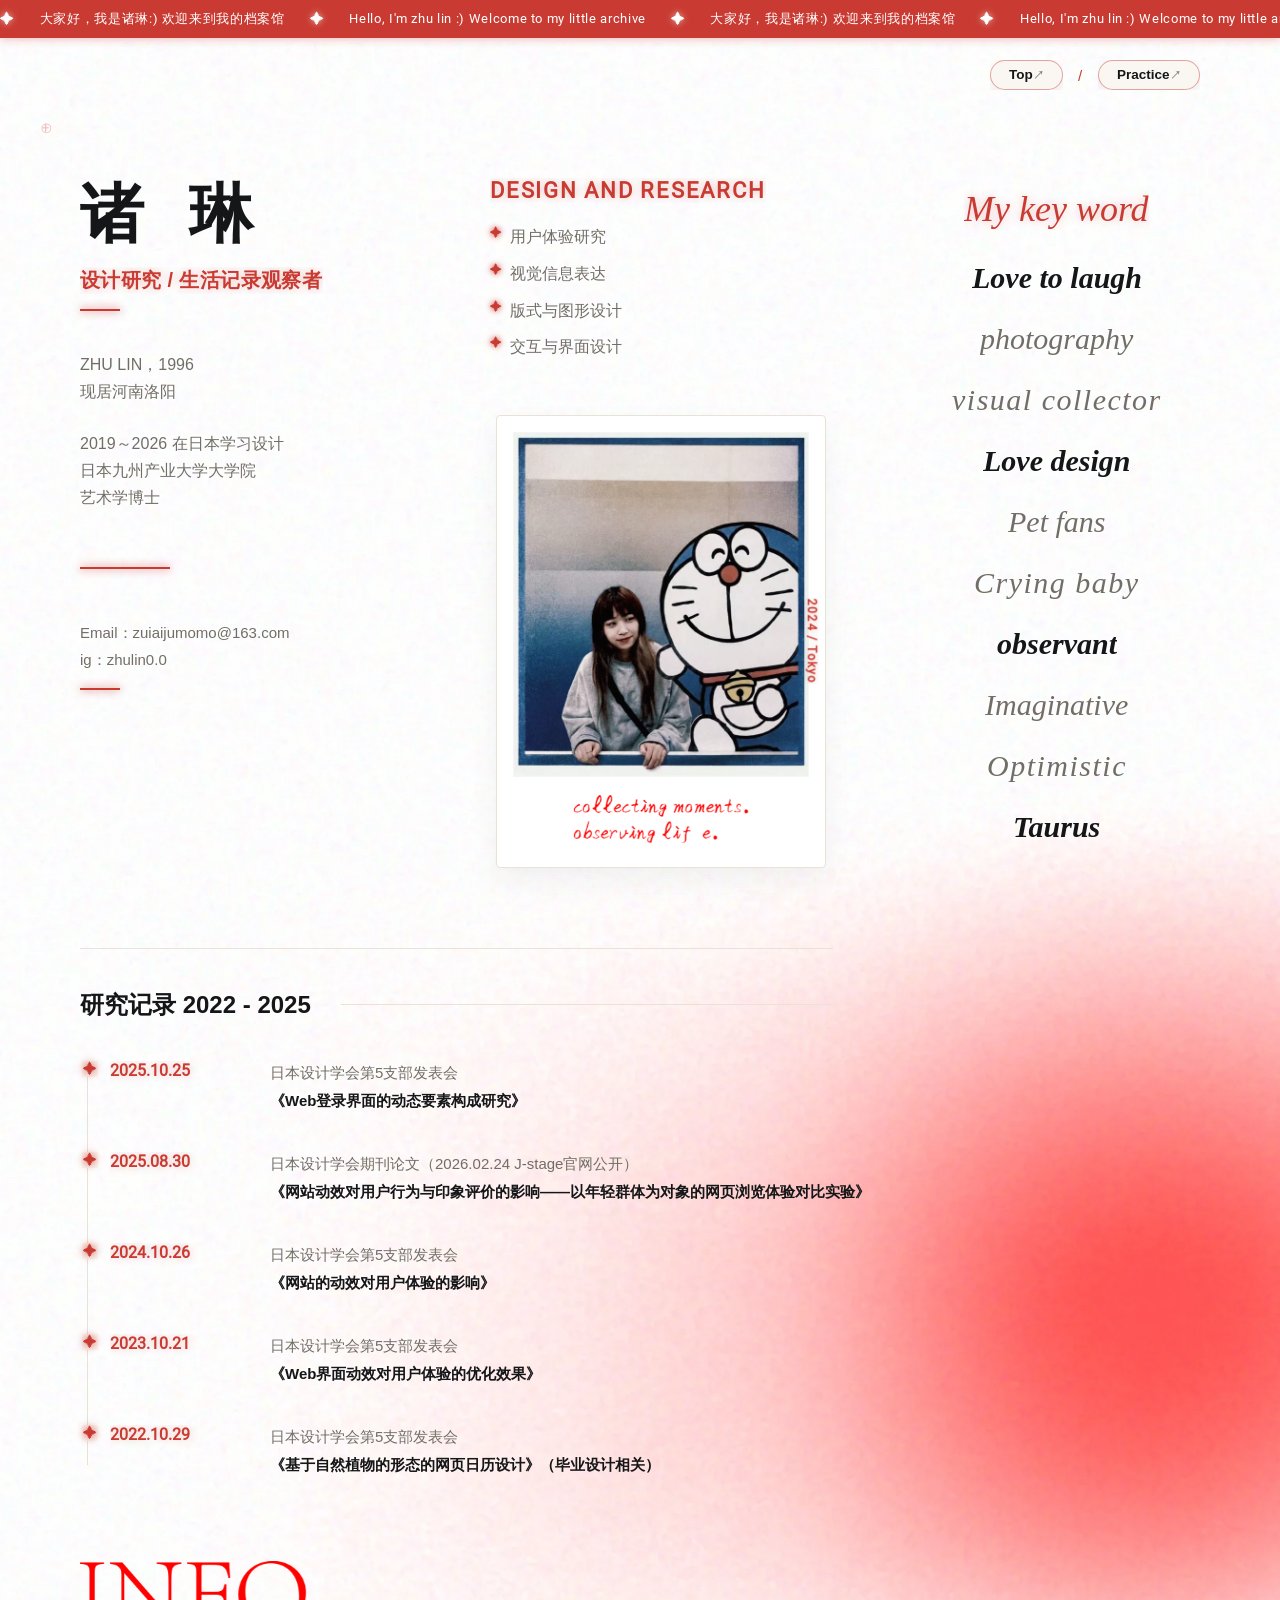
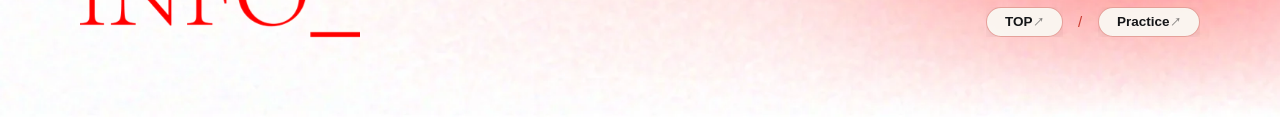
==== commit 61d9893f: "Add files via upload" ====
--- a/info.html
+++ b/info.html
@@ -4,10 +4,10 @@
 <head>
     <meta charset="UTF-8">
     <meta name="viewport" content="width=device-width, initial-scale=1.0">
-    <title>Info - ZHU LIN</title>
-    <link rel="icon" type="image/png" href="images/素材-13.png">
-    <link rel="stylesheet" href="css/info_v6.css">
-    <link rel="stylesheet" href="css/mobile_v1.css?v=8">
+    <title>Info - ZHU LIN</title>
+    <link rel="icon" type="image/png" href="images/素材-13.png">
+    <link rel="stylesheet" href="css/info_v6.css">
+    <link rel="stylesheet" href="css/mobile_v1.css?v=8">
 </head>
 
 <body>
@@ -16,23 +16,23 @@
             <div class="info-marquee-track">
                 <div class="info-marquee-group">
                     <span class="info-marquee-star">&#10022;</span><span class="info-marquee-item">大家好，我是诸琳:)
-                        欢迎来到我的档案馆</span>
+                        欢迎来到我的档案馆</span>
                     <span class="info-marquee-star">&#10022;</span><span class="info-marquee-item">Hello, I'm zhu lin :)
-                        Welcome to my little archive.</span>
+                        Welcome to my little archive</span>
                     <span class="info-marquee-star">&#10022;</span><span class="info-marquee-item">大家好，我是诸琳:)
-                        欢迎来到我的档案馆</span>
+                        欢迎来到我的档案馆</span>
                     <span class="info-marquee-star">&#10022;</span><span class="info-marquee-item">Hello, I'm zhu lin :)
-                        Welcome to my little archive.</span>
+                        Welcome to my little archive</span>
                 </div>
                 <div class="info-marquee-group" aria-hidden="true">
                     <span class="info-marquee-star">&#10022;</span><span class="info-marquee-item">大家好，我是诸琳:)
-                        欢迎来到我的档案馆</span>
+                        欢迎来到我的档案馆</span>
                     <span class="info-marquee-star">&#10022;</span><span class="info-marquee-item">Hello, I'm zhu lin :)
-                        Welcome to my little archive.</span>
+                        Welcome to my little archive</span>
                     <span class="info-marquee-star">&#10022;</span><span class="info-marquee-item">大家好，我是诸琳:)
-                        欢迎来到我的档案馆</span>
+                        欢迎来到我的档案馆</span>
                     <span class="info-marquee-star">&#10022;</span><span class="info-marquee-item">Hello, I'm zhu lin :)
-                        Welcome to my little archive.</span>
+                        Welcome to my little archive</span>
                 </div>
             </div>
         </div>
@@ -173,9 +173,9 @@
 
     <!-- Back to top -->
     <div class="back-to-top" id="info-back-top" aria-label="Back to top">↑</div>
-    <script>
-        var backBtn = document.getElementById('info-back-top');
-        window.addEventListener('scroll', function () {
+    <script>
+        var backBtn = document.getElementById('info-back-top');
+        window.addEventListener('scroll', function () {
             if (window.pageYOffset > 300) {
                 backBtn.classList.add('visible');
             } else {
@@ -183,10 +183,10 @@
             }
         }, { passive: true });
         backBtn.addEventListener('click', function () {
-            window.scrollTo({ top: 0, behavior: 'smooth' });
-        });
-    </script>
-    <script src="js/mobile_v1.js?v=4"></script>
-</body>
-
-</html>
+            window.scrollTo({ top: 0, behavior: 'smooth' });
+        });
+    </script>
+    <script src="js/mobile_v1.js?v=4"></script>
+</body>
+
+</html>
--- a/css/mobile_v1.css
+++ b/css/mobile_v1.css
@@ -114,13 +114,13 @@
     .photo-logo {
         top: 14px !important;
         left: 14px !important;
-        right: 14px;
-        gap: 10px !important;
-    }
+        right: 10px !important;
+        overflow: visible !important;
+}
 
     .left-section .signature-overlay,
     .signature-overlay {
-        width: min(68vw, 310px) !important;
+        width: 280px !important;
         max-width: 100%;
     }
 
@@ -904,3 +904,18 @@
         font-size: 22px !important;
     }
 }
+@media (max-width: 900px) {
+  .photo-logo {
+    left: 14px !important;
+    right: 14px !important;
+    width: calc(100% - 28px) !important;
+    overflow: visible !important;
+  }
+
+  .left-section .photo-logo img.signature-overlay {
+    width: 86% !important;
+    max-width: 340px !important;
+    height: auto !important;
+    object-fit: contain !important;
+  }
+}
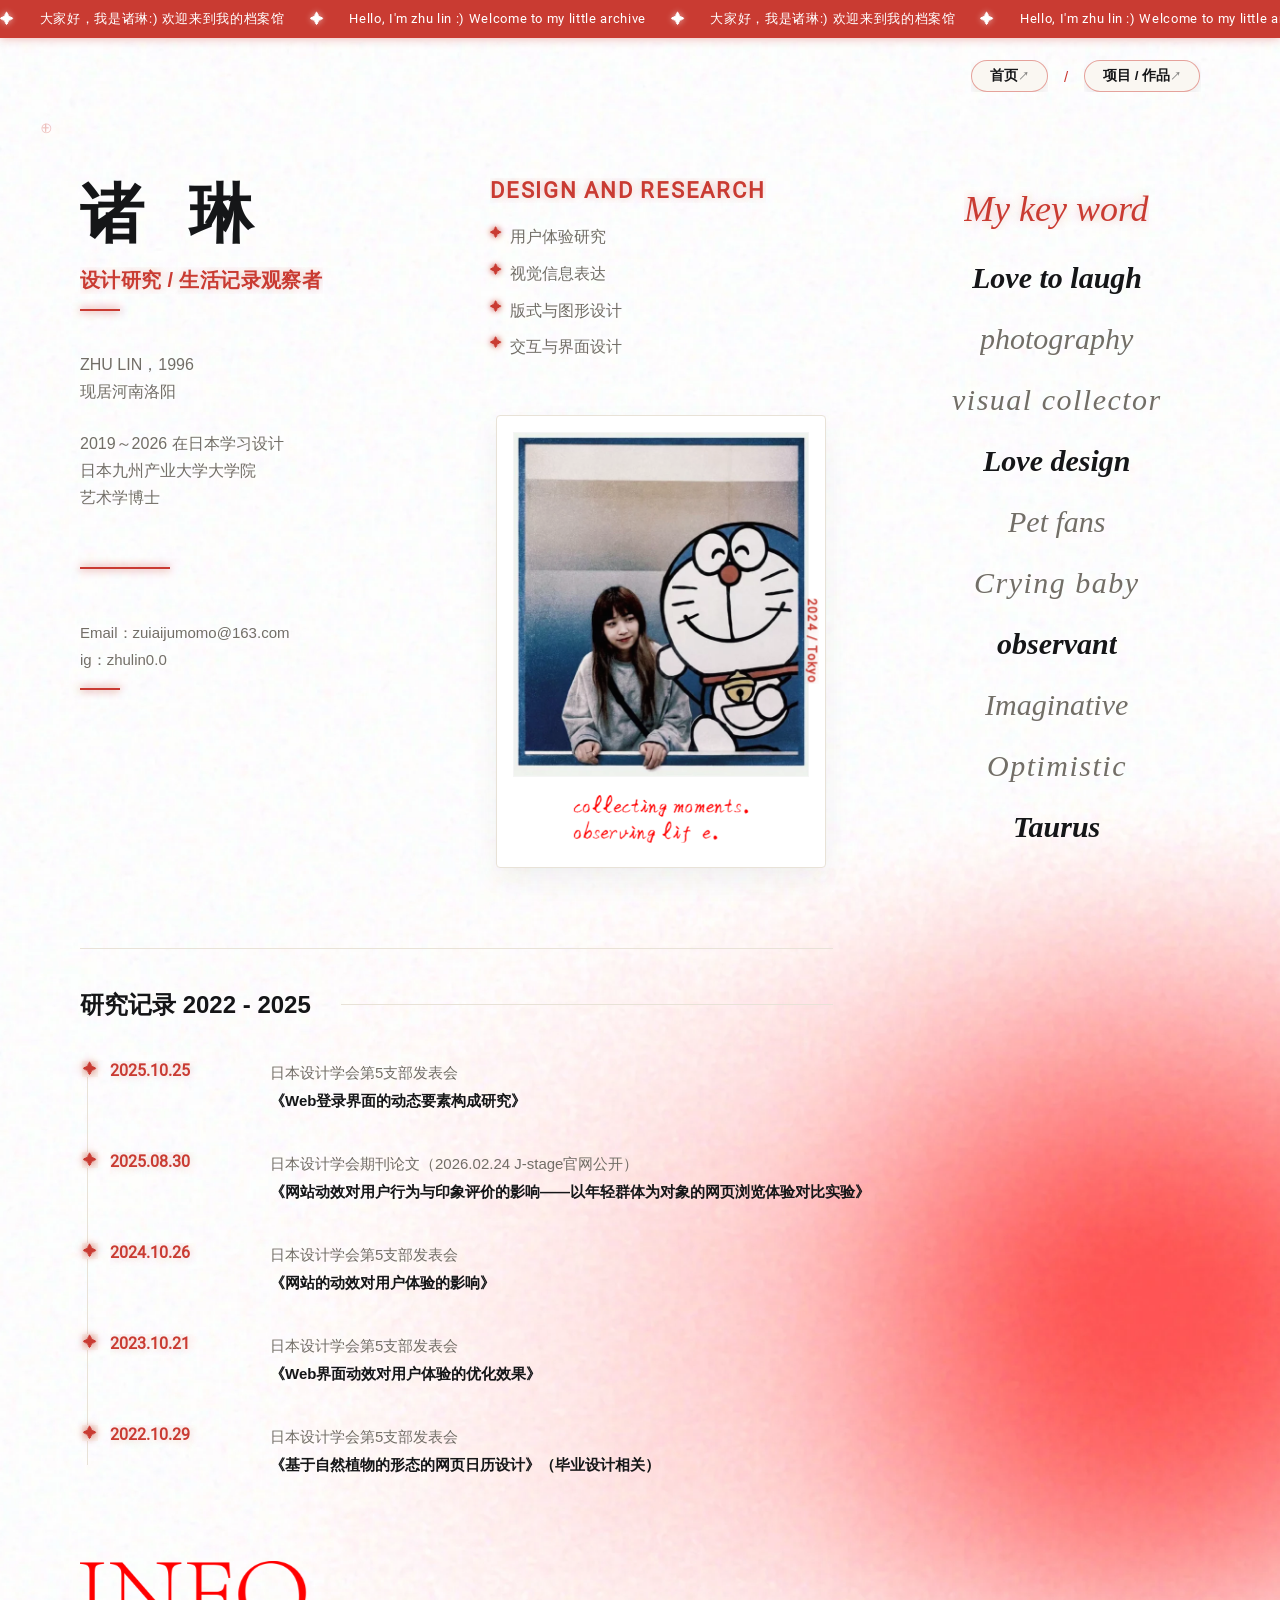
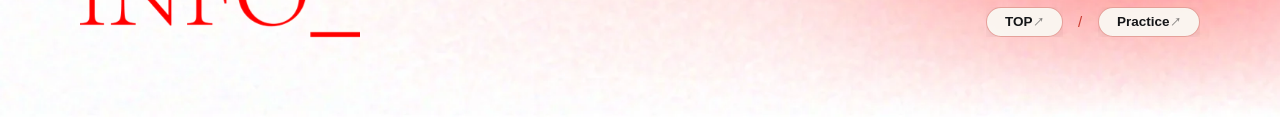
==== commit d454ac4d: "Add files via upload" ====
--- a/info.html
+++ b/info.html
@@ -38,9 +38,9 @@
         </div>
 
         <nav class="info-nav info-nav-top" aria-label="Primary">
-            <a class="reveal-line" style="--reveal-delay: 0.120s" href="index.html">Top</a>
+            <a class="reveal-line" style="--reveal-delay: 0.120s" href="index.html">首页</a>
             <span class="reveal-line" style="--reveal-delay: 0.195s">/</span>
-            <a class="reveal-line" style="--reveal-delay: 0.270s" href="ux-design.html">Practice</a>
+            <a class="reveal-line" style="--reveal-delay: 0.270s" href="ux-design.html">项目 / 作品</a>
         </nav>
 
         <main class="info-canvas">
@@ -189,4 +189,4 @@
     <script src="js/mobile_v1.js?v=4"></script>
 </body>
 
-</html>
+</html>
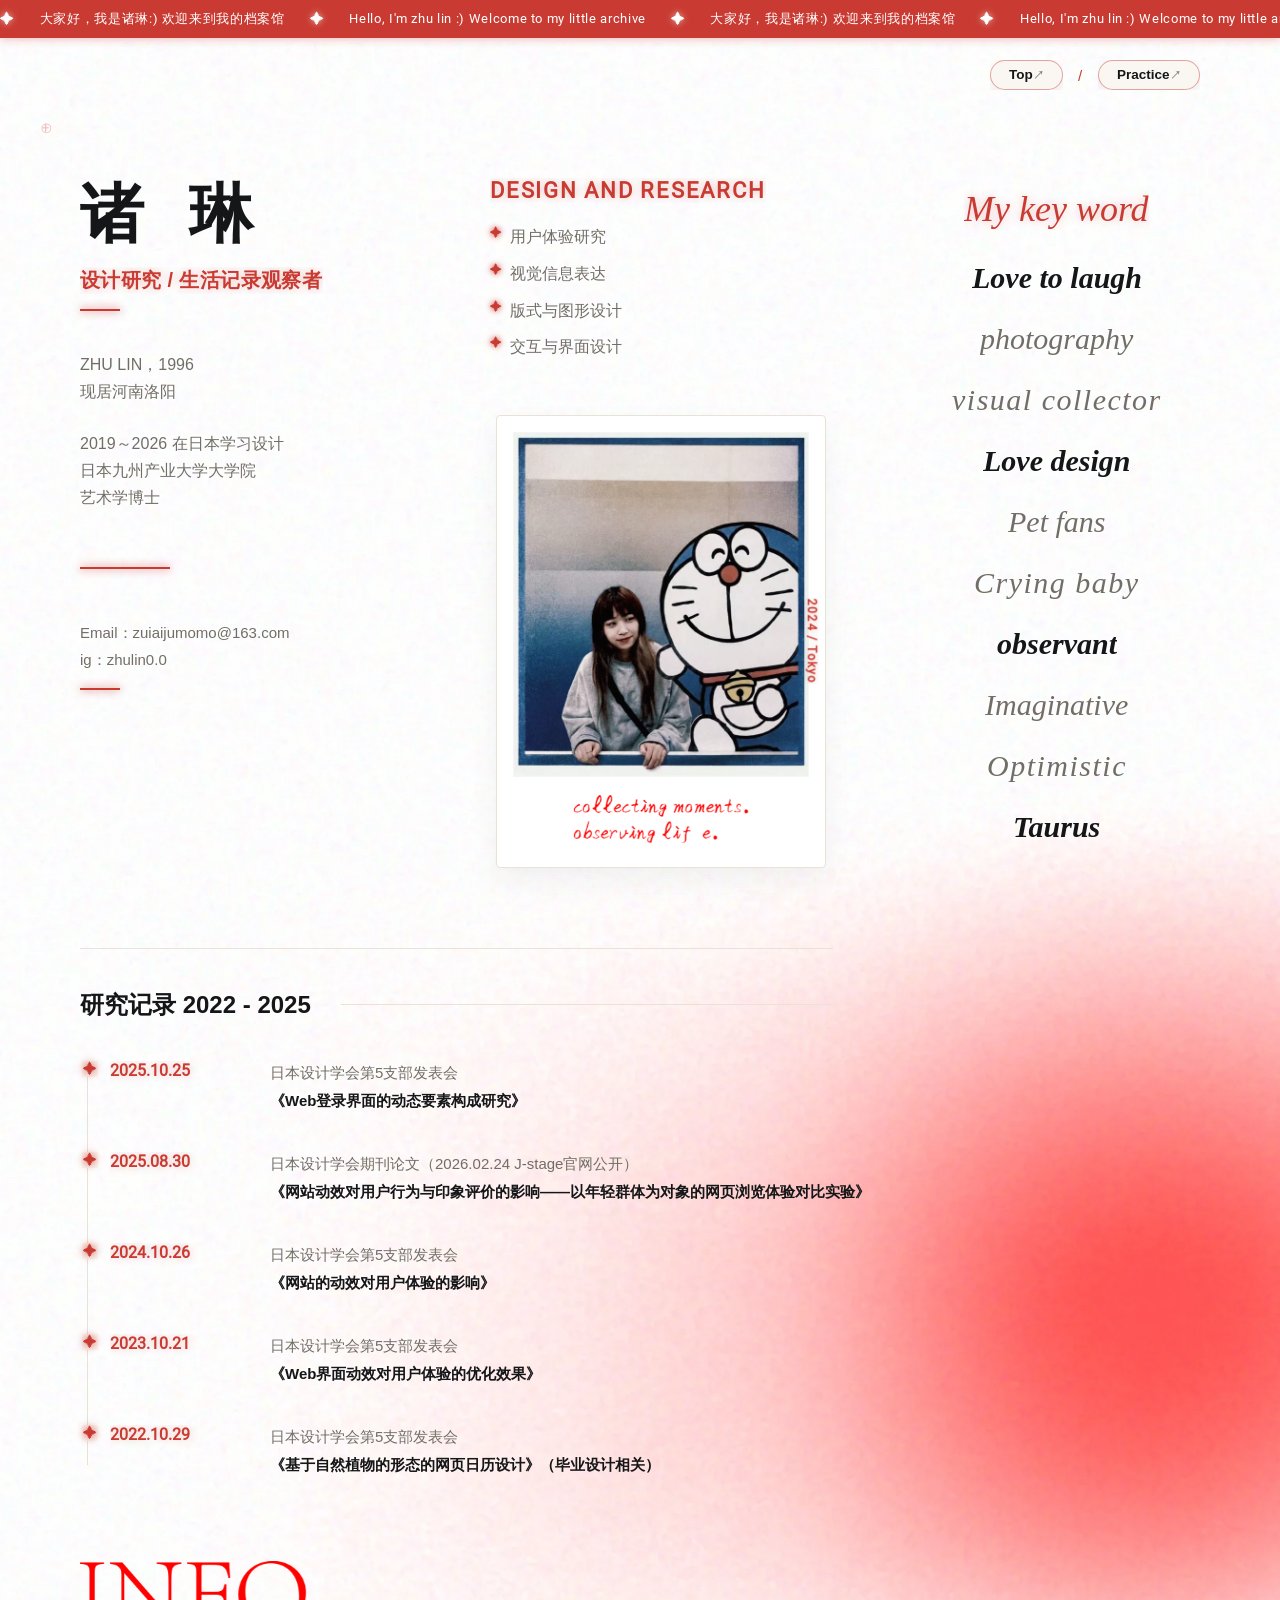
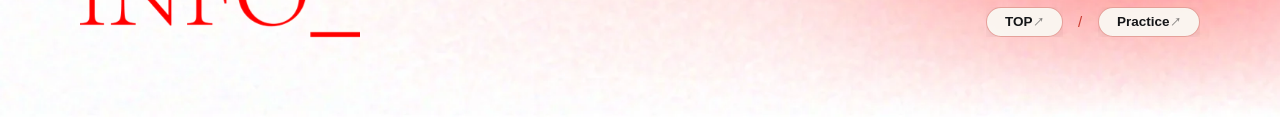
==== commit b702bdfc: "Add files via upload" ====
--- a/info.html
+++ b/info.html
@@ -38,9 +38,9 @@
         </div>
 
         <nav class="info-nav info-nav-top" aria-label="Primary">
-            <a class="reveal-line" style="--reveal-delay: 0.120s" href="index.html">首页</a>
+            <a class="reveal-line" style="--reveal-delay: 0.120s" href="index.html">Top</a>
             <span class="reveal-line" style="--reveal-delay: 0.195s">/</span>
-            <a class="reveal-line" style="--reveal-delay: 0.270s" href="ux-design.html">项目 / 作品</a>
+            <a class="reveal-line" style="--reveal-delay: 0.270s" href="ux-design.html">Practice</a>
         </nav>
 
         <main class="info-canvas">
@@ -189,4 +189,4 @@
     <script src="js/mobile_v1.js?v=4"></script>
 </body>
 
-</html>+</html>
